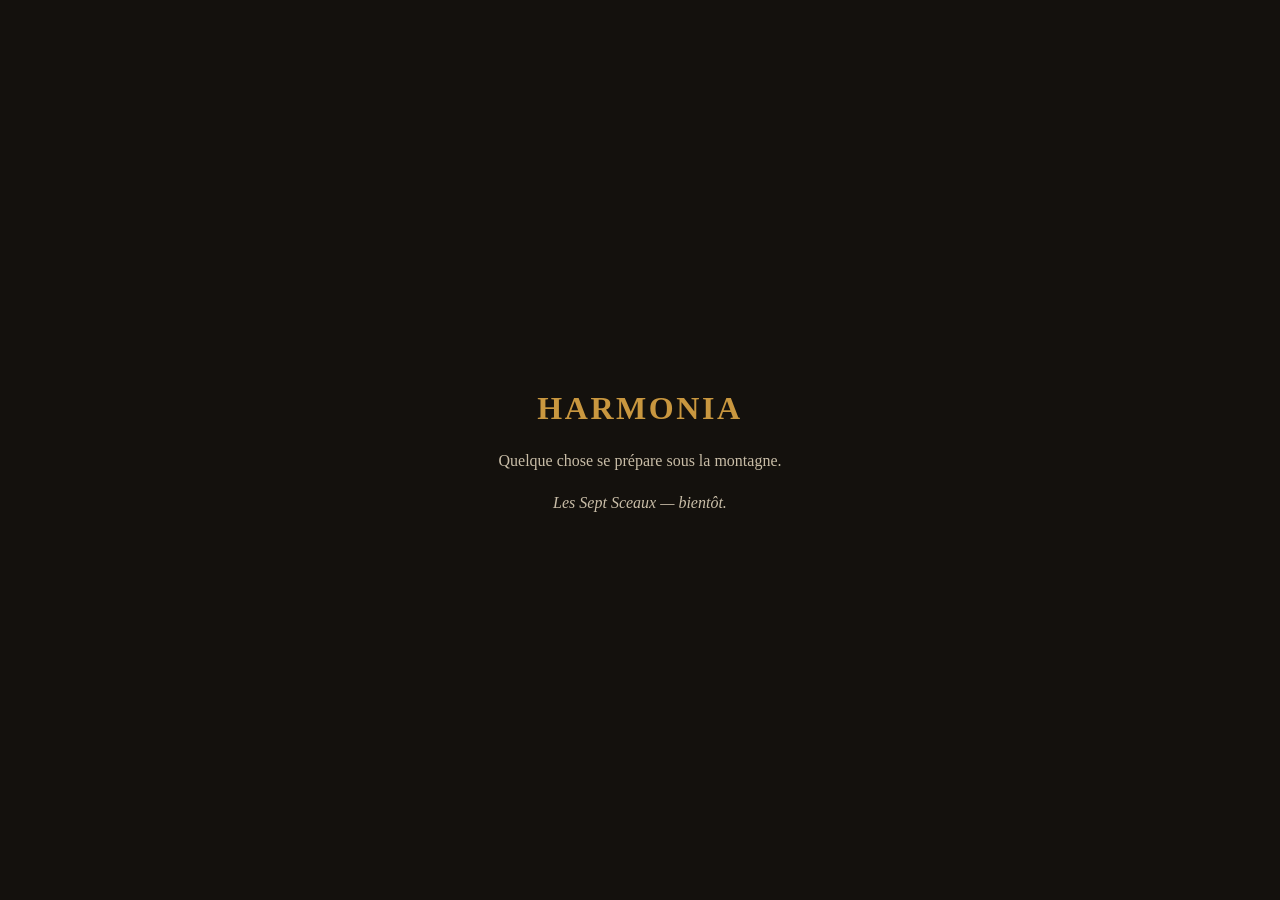
==== index.html @ c6a7eb7f "Création du dépôt des mini-jeux Harmonia Co-Authored-By: Claude Opus 5.5 <noreply@anthropic.com>" ====
<!doctype html>
<html lang="fr">
<head>
<meta charset="utf-8">
<meta name="viewport" content="width=device-width, initial-scale=1">
<title>Harmonia — Jeux</title>
<style>
  :root { --bg:#14110d; --fg:#e9dcc3; --accent:#c9973f; }
  body { margin:0; min-height:100vh; display:grid; place-items:center; background:var(--bg); color:var(--fg); font-family:Georgia, serif; padding:16px; box-sizing:border-box; }
  main { max-width:32rem; text-align:center; }
  h1 { color:var(--accent); letter-spacing:.08em; }
  p { line-height:1.6; opacity:.85; }
</style>
</head>
<body>
<main>
  <h1>HARMONIA</h1>
  <p>Quelque chose se prépare sous la montagne.</p>
  <p><em>Les Sept Sceaux — bientôt.</em></p>
</main>
</body>
</html>
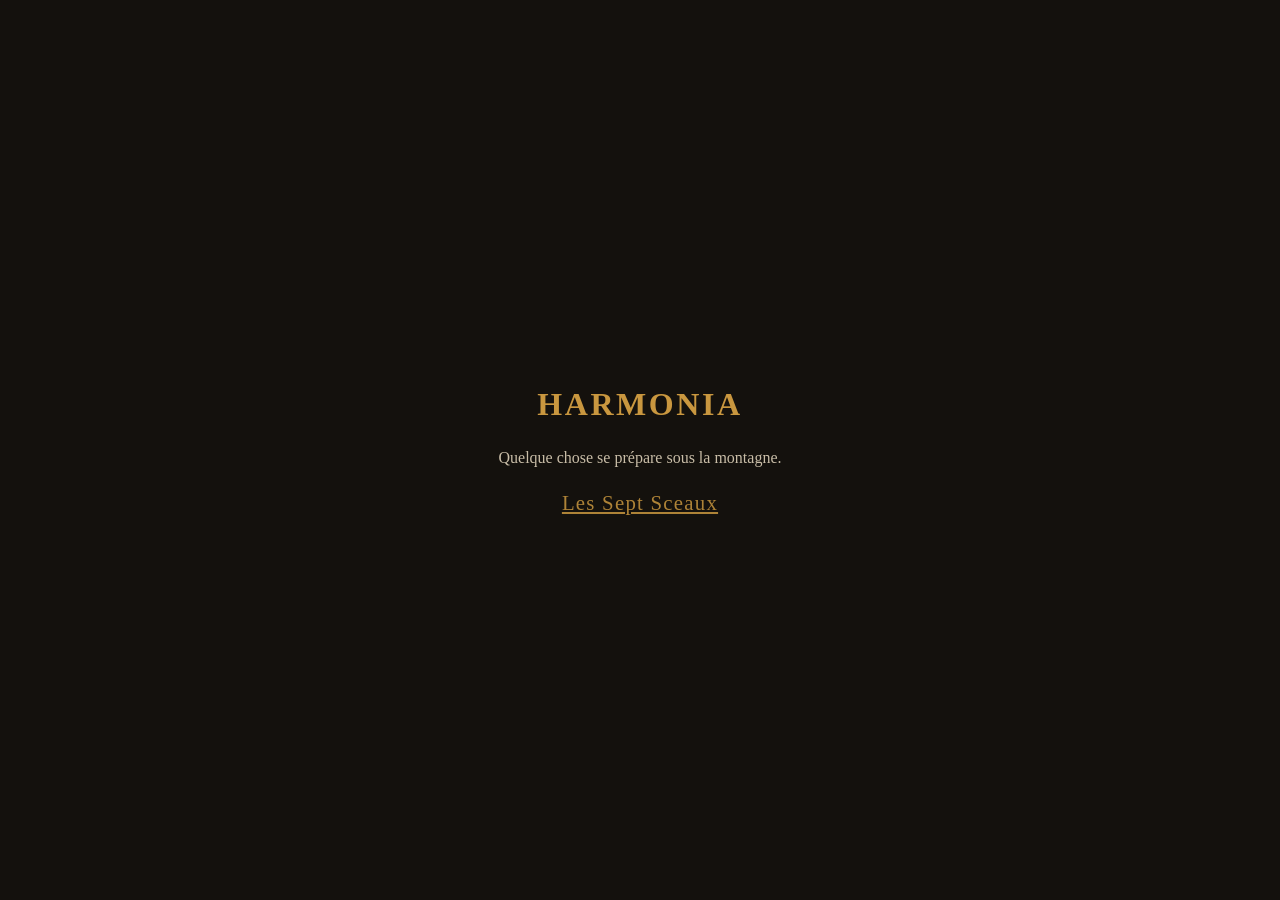
==== commit 7b71344b: "Les Sept Sceaux : moteur, sceau I (Cadran des Rois) et sceau II (Engrenages) Codes personnels (empre" ====
--- a/index.html
+++ b/index.html
@@ -10,13 +10,14 @@
   main { max-width:32rem; text-align:center; }
   h1 { color:var(--accent); letter-spacing:.08em; }
   p { line-height:1.6; opacity:.85; }
+  a { color:var(--accent); font-family:Georgia, serif; font-size:1.3rem; letter-spacing:.06em; }
 </style>
 </head>
 <body>
 <main>
   <h1>HARMONIA</h1>
   <p>Quelque chose se prépare sous la montagne.</p>
-  <p><em>Les Sept Sceaux — bientôt.</em></p>
+  <p><a href="sept-sceaux/">Les Sept Sceaux</a></p>
 </main>
 </body>
 </html>
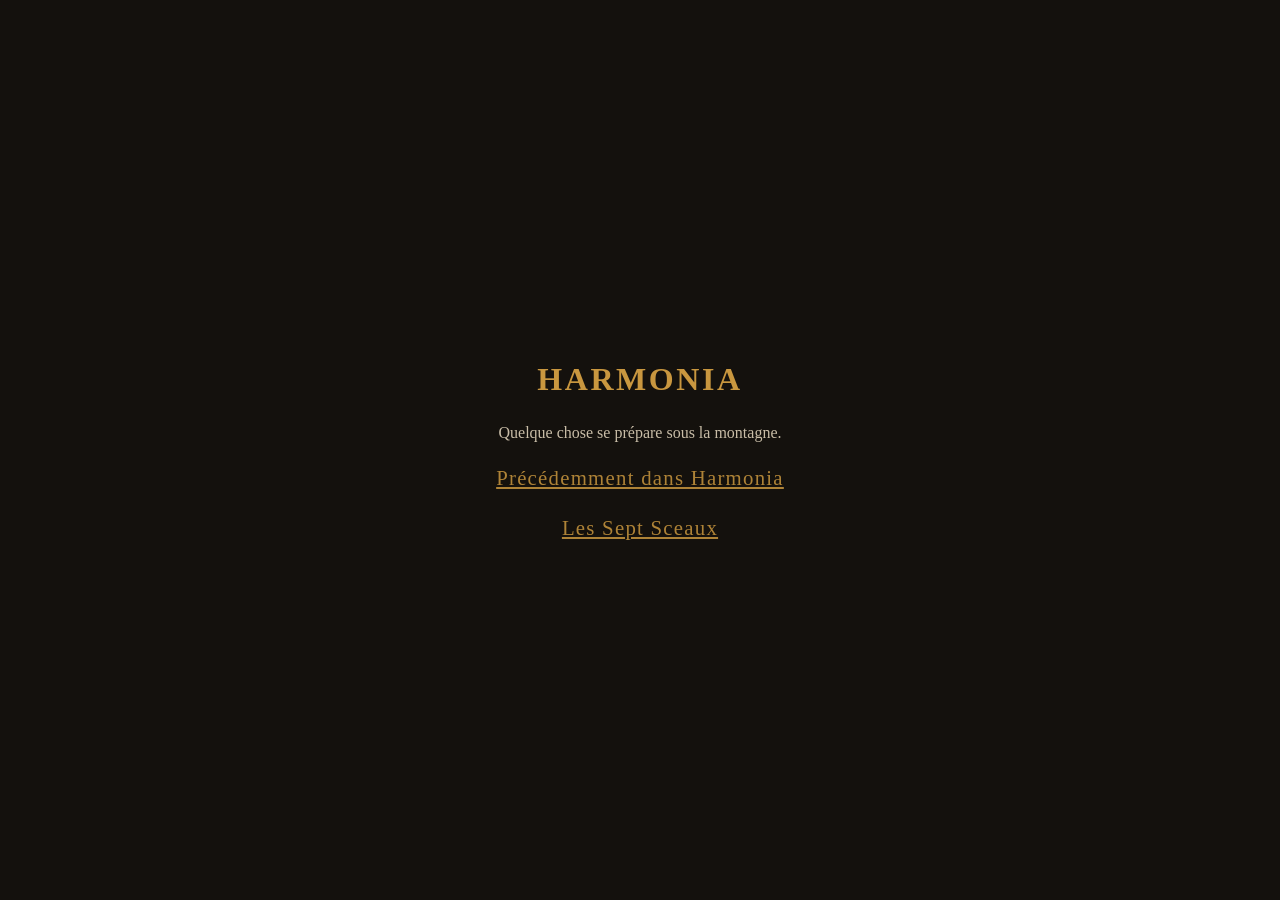
==== commit 4eea0a20: "Précédemment dans Harmonia : récap animé de la saison 1, lien sur l'accueil Co-Authored-By: Claude O" ====
--- a/index.html
+++ b/index.html
@@ -17,6 +17,7 @@
 <main>
   <h1>HARMONIA</h1>
   <p>Quelque chose se prépare sous la montagne.</p>
+  <p><a href="recap/">Précédemment dans Harmonia</a></p>
   <p><a href="sept-sceaux/">Les Sept Sceaux</a></p>
 </main>
 </body>
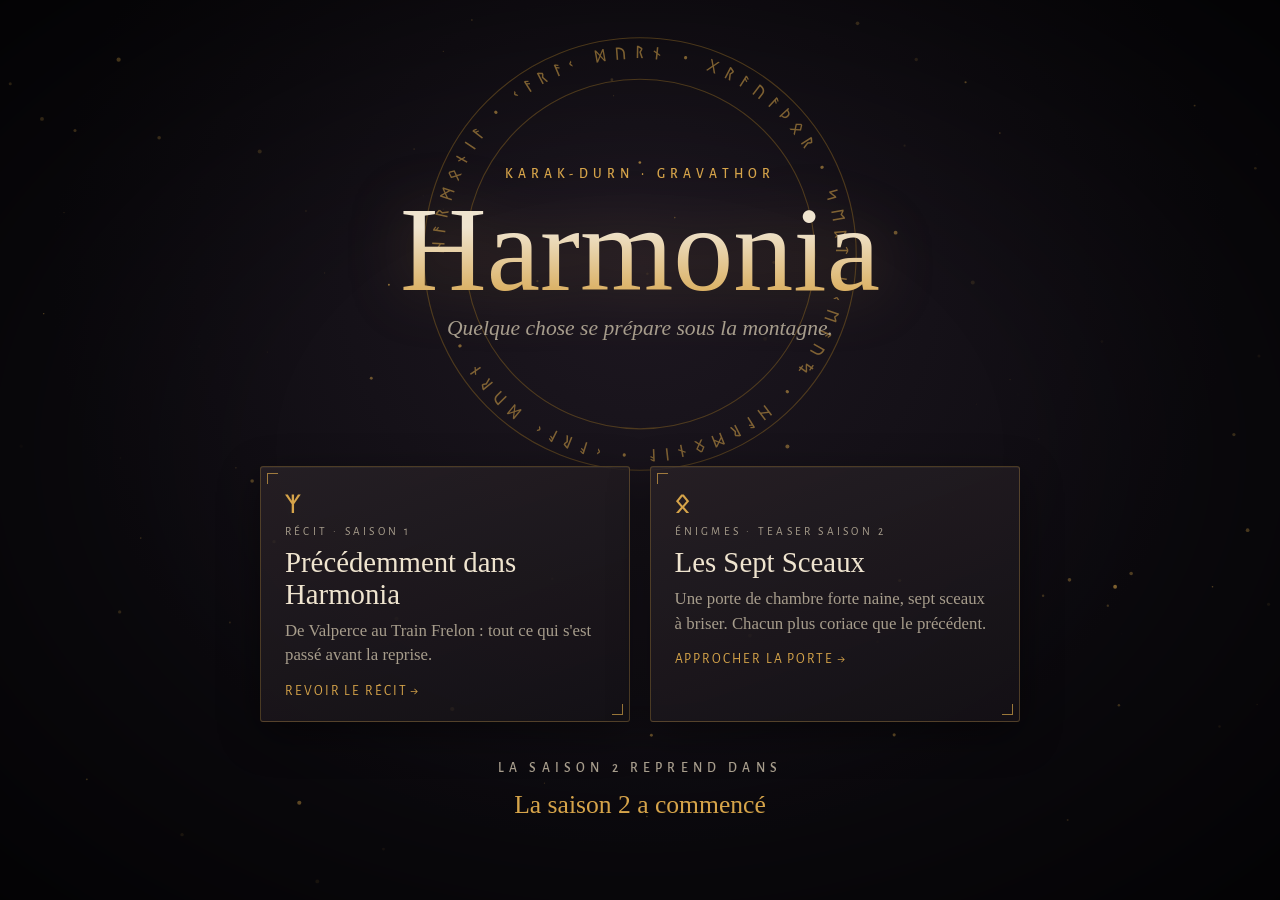
==== commit 768af1b1: "Accueil du site : anneau de runes, braises, deux portes et compte à rebours de la saison 2 Co-Author" ====
--- a/index.html
+++ b/index.html
@@ -2,23 +2,206 @@
 <html lang="fr">
 <head>
 <meta charset="utf-8">
-<meta name="viewport" content="width=device-width, initial-scale=1">
+<meta name="viewport" content="width=device-width, initial-scale=1, viewport-fit=cover">
 <title>Harmonia — Jeux</title>
+<link rel="preconnect" href="https://fonts.googleapis.com">
+<link rel="preconnect" href="https://fonts.gstatic.com" crossorigin>
+<link rel="stylesheet" href="https://fonts.googleapis.com/css2?family=IM+Fell+English:ital@0;1&family=IM+Fell+English+SC&family=Alegreya+Sans:wght@400;500&family=Noto+Sans+Runic&display=swap">
 <style>
-  :root { --bg:#14110d; --fg:#e9dcc3; --accent:#c9973f; }
-  body { margin:0; min-height:100vh; display:grid; place-items:center; background:var(--bg); color:var(--fg); font-family:Georgia, serif; padding:16px; box-sizing:border-box; }
-  main { max-width:32rem; text-align:center; }
-  h1 { color:var(--accent); letter-spacing:.08em; }
-  p { line-height:1.6; opacity:.85; }
-  a { color:var(--accent); font-family:Georgia, serif; font-size:1.3rem; letter-spacing:.06em; }
+/* Mise en page : le seuil d'une porte naine. Un anneau de runes qui tourne derrière le titre, deux portes à pousser, le temps qui reste. */
+:root {
+  --nuit: #0d0b10;
+  --pierre: #17141a;
+  --parchemin: #efe4cf;
+  --cendre: #a79d8c;
+  --laiton: #d6a44a;
+  --laiton-sombre: #7a5a22;
+  --f-titre: "IM Fell English SC", "IM Fell English", Georgia, serif;
+  --f-recit: "IM Fell English", Georgia, serif;
+  --f-ui: "Alegreya Sans", "Segoe UI", system-ui, sans-serif;
+  --f-rune: "Noto Sans Runic", "Segoe UI Historic", serif;
+  color-scheme: dark;
+}
+* { box-sizing: border-box; }
+html, body { min-height: 100%; }
+body {
+  margin: 0;
+  background: radial-gradient(ellipse at 50% 30%, #1d1720 0%, var(--nuit) 65%) fixed, var(--nuit);
+  color: var(--parchemin);
+  font-family: var(--f-recit);
+  overflow-x: hidden;
+}
+#toile { position: fixed; inset: 0; width: 100%; height: 100%; display: block; pointer-events: none; }
+.vignette { position: fixed; inset: 0; pointer-events: none; background: radial-gradient(ellipse at center, transparent 40%, rgba(0,0,0,.7) 100%); }
+
+main {
+  position: relative;
+  min-height: 100vh; min-height: 100dvh;
+  display: flex; flex-direction: column; align-items: center; justify-content: center;
+  gap: 2.4rem;
+  padding: calc(env(safe-area-inset-top, 0px) + 3rem) 16px calc(env(safe-area-inset-bottom, 0px) + 3rem);
+  text-align: center;
+}
+
+/* En-tête : anneau de runes + titre */
+.sceau { position: relative; display: grid; place-items: center; width: min(560px, 92vw); aspect-ratio: 1 / .62; }
+.anneau {
+  position: absolute; left: 50%; top: 50%;
+  width: min(460px, 86vw); aspect-ratio: 1; translate: -50% -50%;
+  animation: tourne 120s linear infinite;
+  opacity: .55;
+}
+.anneau text { font-family: var(--f-rune); font-size: 15px; letter-spacing: 7px; fill: var(--laiton); }
+.anneau circle { fill: none; stroke: var(--laiton-sombre); stroke-width: 1; }
+@keyframes tourne { to { rotate: 360deg; } }
+.titre { position: relative; display: flex; flex-direction: column; align-items: center; gap: .6rem; }
+.lieu { font-family: var(--f-ui); font-weight: 500; font-size: clamp(.7rem, 1.8vw, .85rem); letter-spacing: .38em; text-transform: uppercase; color: var(--laiton); }
+h1 {
+  margin: 0; font-family: var(--f-titre); font-weight: 400;
+  font-size: clamp(3.2rem, 13vw, 7.5rem); line-height: .95;
+  background: linear-gradient(180deg, var(--parchemin) 30%, var(--laiton));
+  -webkit-background-clip: text; background-clip: text; color: transparent;
+  filter: drop-shadow(0 0 30px rgba(214,164,74,.25));
+}
+.accroche { margin: 0; font-style: italic; color: var(--cendre); font-size: clamp(1.05rem, 2.6vw, 1.35rem); }
+
+/* Les deux portes */
+.portes { display: grid; grid-template-columns: repeat(2, minmax(0, 1fr)); gap: 1.2rem; width: min(760px, 100%); }
+@media (max-width: 620px) { .portes { grid-template-columns: 1fr; } }
+.porte {
+  position: relative; display: flex; flex-direction: column; gap: .55rem; align-items: flex-start; text-align: left;
+  padding: 1.5rem 1.5rem 1.3rem;
+  background: linear-gradient(160deg, rgba(40,33,38,.85), rgba(20,17,22,.9));
+  border: 1px solid rgba(214,164,74,.28); border-radius: 3px;
+  color: var(--parchemin); text-decoration: none;
+  box-shadow: inset 0 1px 0 rgba(239,228,207,.05), 0 12px 40px rgba(0,0,0,.45);
+  transition: border-color .3s ease, transform .3s ease, box-shadow .3s ease;
+}
+.porte::before, .porte::after {
+  content: ""; position: absolute; width: 10px; height: 10px; border: 1px solid var(--laiton); opacity: .7;
+}
+.porte::before { top: 6px; left: 6px; border-right: 0; border-bottom: 0; }
+.porte::after { bottom: 6px; right: 6px; border-left: 0; border-top: 0; }
+.porte:hover, .porte:focus-visible {
+  border-color: var(--laiton); transform: translateY(-3px);
+  box-shadow: inset 0 1px 0 rgba(239,228,207,.08), 0 16px 50px rgba(0,0,0,.5), 0 0 40px rgba(214,164,74,.14);
+}
+.porte:focus-visible { outline: 2px solid var(--parchemin); outline-offset: 4px; }
+.porte .rune { font-family: var(--f-rune); font-size: 1.6rem; color: var(--laiton); line-height: 1; }
+.porte .genre { font-family: var(--f-ui); font-size: .72rem; letter-spacing: .28em; text-transform: uppercase; color: var(--cendre); }
+.porte h2 { margin: 0; font-family: var(--f-titre); font-weight: 400; font-size: clamp(1.45rem, 3.4vw, 1.8rem); line-height: 1.1; }
+.porte p { margin: 0; color: var(--cendre); font-size: 1.05rem; line-height: 1.45; }
+.porte .entrer { margin-top: .4rem; font-family: var(--f-ui); font-size: .85rem; letter-spacing: .14em; text-transform: uppercase; color: var(--laiton); }
+.porte .entrer::after { content: " →"; transition: margin .3s ease; }
+.porte:hover .entrer::after { margin-left: .35rem; }
+
+/* Compte à rebours */
+.reprise { display: flex; flex-direction: column; align-items: center; gap: .8rem; }
+.reprise .lieu { color: var(--cendre); }
+.decompte { display: flex; gap: clamp(.9rem, 4vw, 2.2rem); }
+.decompte div { display: flex; flex-direction: column; align-items: center; gap: .3rem; min-width: 3rem; }
+.decompte b { font-family: var(--f-titre); font-weight: 400; color: var(--laiton); font-size: clamp(1.9rem, 6vw, 3rem); line-height: 1; font-variant-numeric: tabular-nums; }
+.decompte span { font-family: var(--f-ui); font-size: .68rem; letter-spacing: .26em; text-transform: uppercase; color: var(--cendre); }
+.decompte.fini { font-family: var(--f-titre); font-size: 1.6rem; color: var(--laiton); }
+
+/* Entrée en scène */
+.monte { opacity: 0; transform: translateY(12px); animation: monte 1.2s cubic-bezier(.2,.7,.2,1) forwards; animation-delay: var(--d, 0s); }
+@keyframes monte { to { opacity: 1; transform: none; } }
+@media (prefers-reduced-motion: reduce) {
+  .monte { animation: none; opacity: 1; transform: none; }
+  .anneau { animation: none; }
+}
 </style>
 </head>
 <body>
+<canvas id="toile" aria-hidden="true"></canvas>
+<div class="vignette"></div>
+
 <main>
-  <h1>HARMONIA</h1>
-  <p>Quelque chose se prépare sous la montagne.</p>
-  <p><a href="recap/">Précédemment dans Harmonia</a></p>
-  <p><a href="sept-sceaux/">Les Sept Sceaux</a></p>
+  <header class="sceau">
+    <svg class="anneau" viewBox="0 0 400 400" aria-hidden="true">
+      <defs><path id="cercle" d="M200,200 m-170,0 a170,170 0 1,1 340,0 a170,170 0 1,1 -340,0"/></defs>
+      <circle cx="200" cy="200" r="188"/>
+      <circle cx="200" cy="200" r="152"/>
+      <text><textPath href="#cercle">ᚺᚨᚱᛗᛟᚾᛁᚨ ᛫ ᚲᚨᚱᚨᚲ ᛞᚢᚱᚾ ᛫ ᚷᚱᚨᚢᚨᚦᛟᚱ ᛫ ᛋᛖᛈᛏ ᛋᚲᛖᚨᚢᛪ ᛫ ᚺᚨᚱᛗᛟᚾᛁᚨ ᛫ ᚲᚨᚱᚨᚲ ᛞᚢᚱᚾ ᛫</textPath></text>
+    </svg>
+    <div class="titre">
+      <div class="lieu monte" style="--d:.1s">Karak-Durn · Gravathor</div>
+      <h1 class="monte" style="--d:.35s">Harmonia</h1>
+      <p class="accroche monte" style="--d:.8s">Quelque chose se prépare sous la montagne.</p>
+    </div>
+  </header>
+
+  <nav class="portes" aria-label="Les jeux">
+    <a class="porte monte" style="--d:1.1s" href="recap/">
+      <span class="rune" aria-hidden="true">ᛉ</span>
+      <span class="genre">Récit · Saison 1</span>
+      <h2>Précédemment dans Harmonia</h2>
+      <p>De Valperce au Train Frelon : tout ce qui s'est passé avant la reprise.</p>
+      <span class="entrer">Revoir le récit</span>
+    </a>
+    <a class="porte monte" style="--d:1.3s" href="sept-sceaux/">
+      <span class="rune" aria-hidden="true">ᛟ</span>
+      <span class="genre">Énigmes · Teaser saison 2</span>
+      <h2>Les Sept Sceaux</h2>
+      <p>Une porte de chambre forte naine, sept sceaux à briser. Chacun plus coriace que le précédent.</p>
+      <span class="entrer">Approcher la porte</span>
+    </a>
+  </nav>
+
+  <section class="reprise monte" style="--d:1.6s">
+    <div class="lieu">La saison 2 reprend dans</div>
+    <div class="decompte" id="decompte" role="timer" aria-label="Temps restant avant la saison 2">
+      <div><b id="dj">--</b><span>jours</span></div>
+      <div><b id="dh">--</b><span>heures</span></div>
+      <div><b id="dm">--</b><span>minutes</span></div>
+      <div><b id="ds">--</b><span>secondes</span></div>
+    </div>
+  </section>
 </main>
+
+<script>
+(() => {
+  // Compte à rebours : samedi 10/10/2026 à 23h59, heure de Paris (même échéance que les Profondeurs des Sept Sceaux)
+  const REPRISE = new Date('2026-10-10T23:59:00+02:00');
+  const boite = document.getElementById('decompte');
+  const deux = n => String(n).padStart(2, '0');
+  (function decompte() {
+    const reste = REPRISE - Date.now();
+    if (reste <= 0) { boite.classList.add('fini'); boite.textContent = 'La saison 2 a commencé'; return; }
+    const s = Math.floor(reste / 1000);
+    document.getElementById('dj').textContent = Math.floor(s / 86400);
+    document.getElementById('dh').textContent = deux(Math.floor(s / 3600) % 24);
+    document.getElementById('dm').textContent = deux(Math.floor(s / 60) % 60);
+    document.getElementById('ds').textContent = deux(s % 60);
+    setTimeout(decompte, 1000 - (Date.now() % 1000));
+  })();
+
+  // Braises qui montent
+  const cv = document.getElementById('toile'), cx = cv.getContext('2d');
+  const calme = matchMedia('(prefers-reduced-motion: reduce)').matches;
+  let W, H, dpr;
+  const taille = () => { dpr = Math.min(devicePixelRatio || 1, 2); W = cv.width = innerWidth * dpr; H = cv.height = innerHeight * dpr; };
+  addEventListener('resize', taille); taille();
+  const neuve = (p = {}) => Object.assign(p, { x: Math.random() * W, y: Math.random() * H, r: (Math.random() * 1.7 + .4) * dpr, v: Math.random() * .6 + .2, a: Math.random(), ph: Math.random() * 6.28 });
+  const parts = Array.from({ length: calme ? 30 : 110 }, () => neuve());
+  let t0 = 0;
+  function dessin(t) {
+    const dt = Math.min(50, t - t0) / 16.7; t0 = t;
+    cx.clearRect(0, 0, W, H);
+    const vit = calme ? .2 : 1;
+    for (const p of parts) {
+      p.ph += .02 * dt;
+      p.y -= p.v * 1.1 * dt * dpr * vit; p.x += Math.sin(p.ph) * .35 * dpr * vit;
+      if (p.y < -10) { neuve(p); p.y = H + 5; }
+      const c = .45 + .55 * Math.sin(p.ph * 1.7 + p.a * 6);
+      cx.fillStyle = `rgba(214,164,74,${(.2 + .6 * p.a) * c})`;
+      cx.beginPath(); cx.arc(p.x, p.y, p.r, 0, 6.283); cx.fill();
+    }
+    requestAnimationFrame(dessin);
+  }
+  requestAnimationFrame(dessin);
+})();
+</script>
 </body>
 </html>
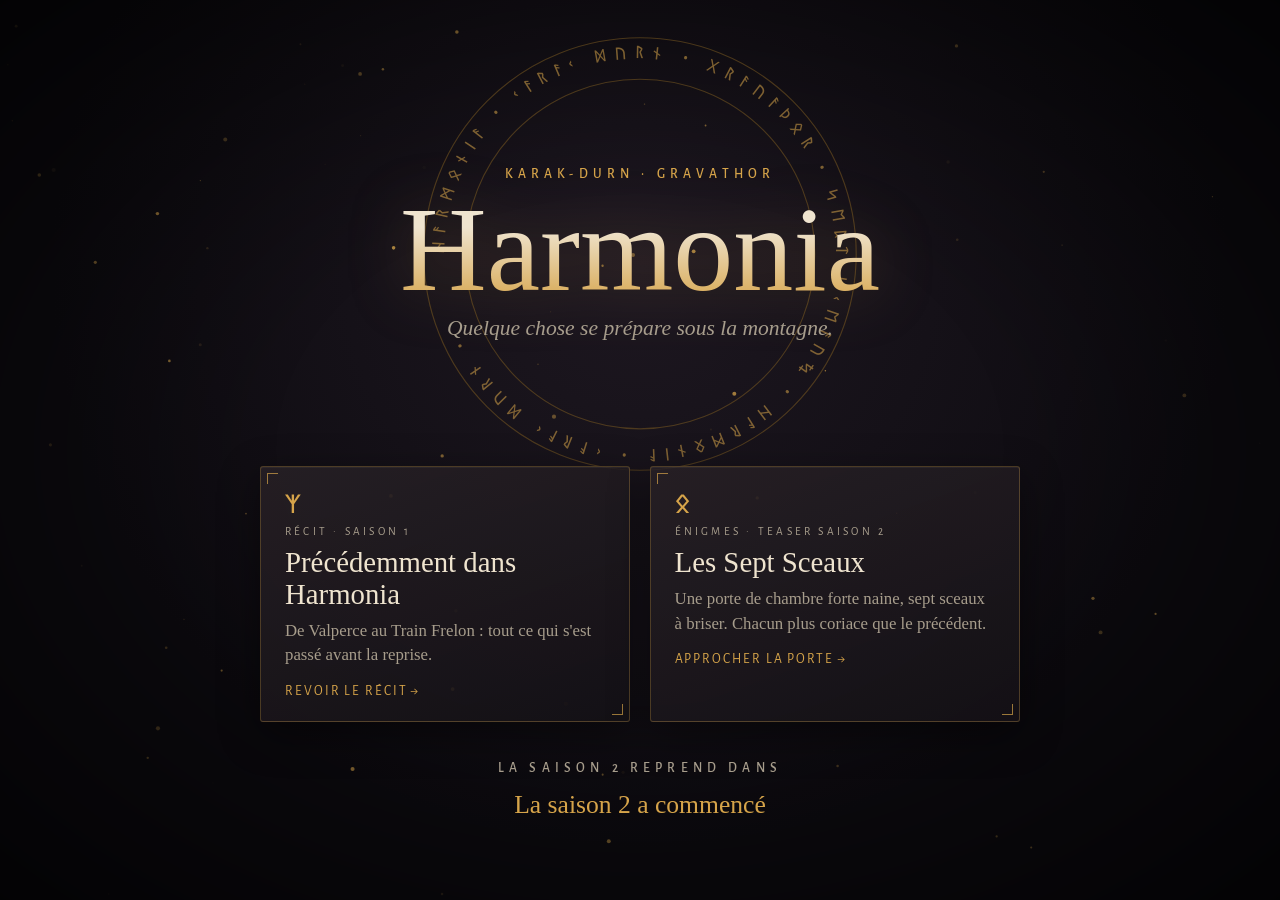
==== commit 150a9005: "Liens vers les fichiers index.html (fonctionnent aussi en local) Co-Authored-By: Claude Opus 5.5 <no" ====
--- a/index.html
+++ b/index.html
@@ -133,14 +133,14 @@
   </header>
 
   <nav class="portes" aria-label="Les jeux">
-    <a class="porte monte" style="--d:1.1s" href="recap/">
+    <a class="porte monte" style="--d:1.1s" href="recap/index.html">
       <span class="rune" aria-hidden="true">ᛉ</span>
       <span class="genre">Récit · Saison 1</span>
       <h2>Précédemment dans Harmonia</h2>
       <p>De Valperce au Train Frelon : tout ce qui s'est passé avant la reprise.</p>
       <span class="entrer">Revoir le récit</span>
     </a>
-    <a class="porte monte" style="--d:1.3s" href="sept-sceaux/">
+    <a class="porte monte" style="--d:1.3s" href="sept-sceaux/index.html">
       <span class="rune" aria-hidden="true">ᛟ</span>
       <span class="genre">Énigmes · Teaser saison 2</span>
       <h2>Les Sept Sceaux</h2>
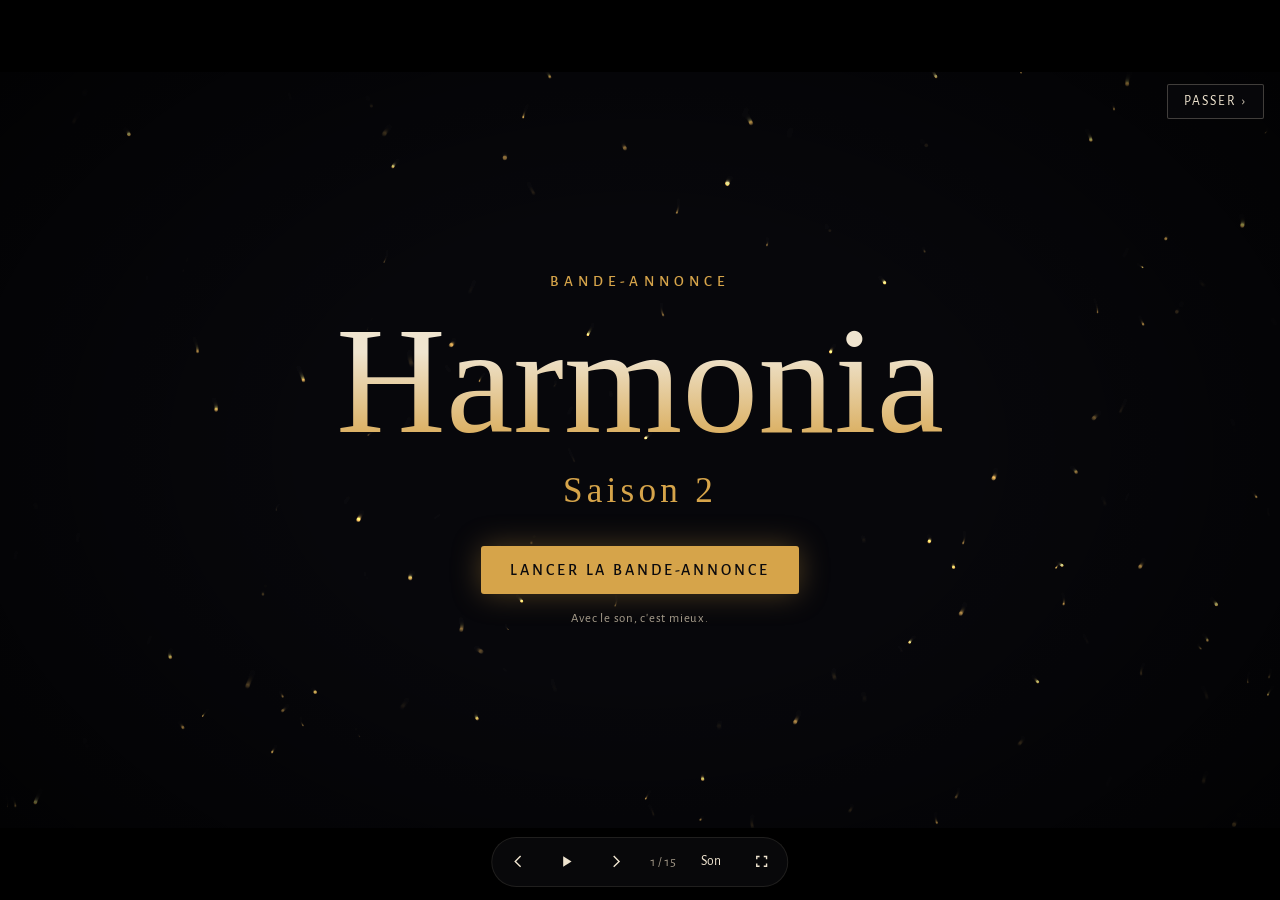
==== commit 241e87b8: "Bande-annonce de la saison 2 : obligatoire à l'arrivée (cookie versionné), bouton Passer, 3e porte s" ====
--- a/index.html
+++ b/index.html
@@ -4,6 +4,16 @@
 <meta charset="utf-8">
 <meta name="viewport" content="width=device-width, initial-scale=1, viewport-fit=cover">
 <title>Harmonia — Jeux</title>
+<script>
+  // Bande-annonce obligatoire : tant que le joueur n'a pas vu CETTE version, l'accueil l'y envoie.
+  // Changer VERSION_TEASER (et VERSION dans teaser/index.html) la fait revoir à tout le monde.
+  (function () {
+    var VERSION_TEASER = 's2-v1';
+    var vue = (document.cookie.match(/(?:^|;\s*)harmonia_teaser=([^;]*)/) || [])[1];
+    if (vue !== VERSION_TEASER) { try { vue = localStorage.getItem('harmonia_teaser'); } catch (e) {} }
+    if (vue !== VERSION_TEASER) location.replace('teaser/index.html');
+  })();
+</script>
 <link rel="preconnect" href="https://fonts.googleapis.com">
 <link rel="preconnect" href="https://fonts.gstatic.com" crossorigin>
 <link rel="stylesheet" href="https://fonts.googleapis.com/css2?family=IM+Fell+English:ital@0;1&family=IM+Fell+English+SC&family=Alegreya+Sans:wght@400;500&family=Noto+Sans+Runic&display=swap">
@@ -66,8 +76,8 @@
 .accroche { margin: 0; font-style: italic; color: var(--cendre); font-size: clamp(1.05rem, 2.6vw, 1.35rem); }
 
 /* Les deux portes */
-.portes { display: grid; grid-template-columns: repeat(2, minmax(0, 1fr)); gap: 1.2rem; width: min(760px, 100%); }
-@media (max-width: 620px) { .portes { grid-template-columns: 1fr; } }
+.portes { display: grid; grid-template-columns: repeat(3, minmax(0, 1fr)); gap: 1.2rem; width: min(1040px, 100%); }
+@media (max-width: 900px) { .portes { grid-template-columns: 1fr; width: min(520px, 100%); } }
 .porte {
   position: relative; display: flex; flex-direction: column; gap: .55rem; align-items: flex-start; text-align: left;
   padding: 1.5rem 1.5rem 1.3rem;
@@ -147,9 +157,16 @@
       <p>Une porte de chambre forte naine, sept sceaux à briser. Chacun plus coriace que le précédent.</p>
       <span class="entrer">Approcher la porte</span>
     </a>
+    <a class="porte monte" style="--d:1.5s" href="teaser/index.html">
+      <span class="rune" aria-hidden="true">ᚷ</span>
+      <span class="genre">Bande-annonce · Saison 2</span>
+      <h2>Gravathor</h2>
+      <p>Le Train Frelon entre en gare. Les portes vont se fermer.</p>
+      <span class="entrer">Revoir la bande-annonce</span>
+    </a>
   </nav>
 
-  <section class="reprise monte" style="--d:1.6s">
+  <section class="reprise monte" style="--d:1.8s">
     <div class="lieu">La saison 2 reprend dans</div>
     <div class="decompte" id="decompte" role="timer" aria-label="Temps restant avant la saison 2">
       <div><b id="dj">--</b><span>jours</span></div>
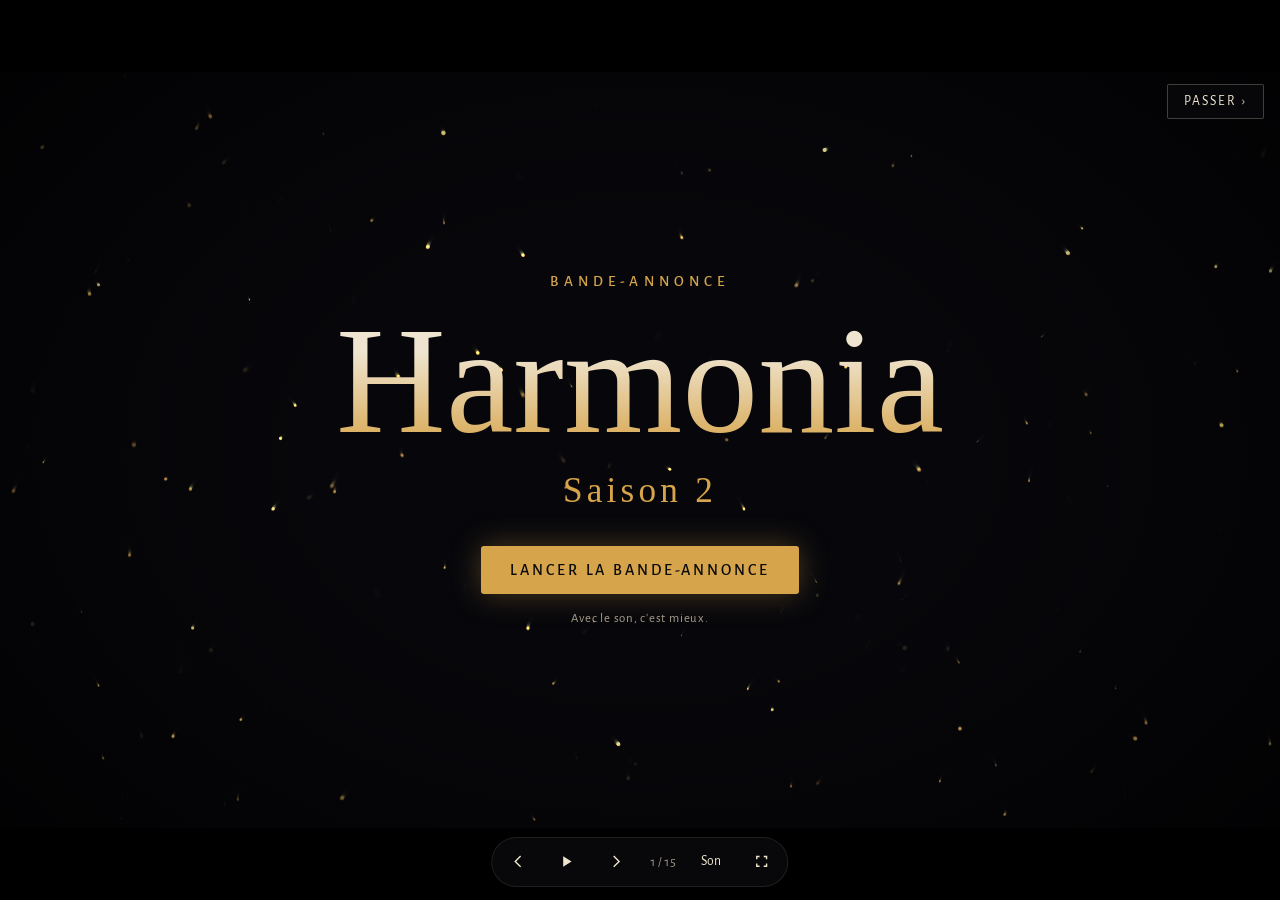
==== commit 54bbc38c: "Accueil : anneau de runes chiffré (fausse piste) ; Chambres Fortes : la table runique en trésor Co-A" ====
--- a/index.html
+++ b/index.html
@@ -61,7 +61,7 @@
   animation: tourne 120s linear infinite;
   opacity: .55;
 }
-.anneau text { font-family: var(--f-rune); font-size: 15px; letter-spacing: 7px; fill: var(--laiton); }
+.anneau text { font-family: var(--f-rune); font-size: 15px; fill: var(--laiton); }
 .anneau circle { fill: none; stroke: var(--laiton-sombre); stroke-width: 1; }
 @keyframes tourne { to { rotate: 360deg; } }
 .titre { position: relative; display: flex; flex-direction: column; align-items: center; gap: .6rem; }
@@ -133,7 +133,8 @@
       <defs><path id="cercle" d="M200,200 m-170,0 a170,170 0 1,1 340,0 a170,170 0 1,1 -340,0"/></defs>
       <circle cx="200" cy="200" r="188"/>
       <circle cx="200" cy="200" r="152"/>
-      <text><textPath href="#cercle">ᚺᚨᚱᛗᛟᚾᛁᚨ ᛫ ᚲᚨᚱᚨᚲ ᛞᚢᚱᚾ ᛫ ᚷᚱᚨᚢᚨᚦᛟᚱ ᛫ ᛋᛖᛈᛏ ᛋᚲᛖᚨᚢᛪ ᛫ ᚺᚨᚱᛗᛟᚾᛁᚨ ᛫ ᚲᚨᚱᚨᚲ ᛞᚢᚱᚾ ᛫</textPath></text>
+      <!-- Alphabet runique propre au site : la table se trouve ailleurs sur le site. -->
+      <text><textPath href="#cercle" textLength="1060" lengthAdjust="spacing">ᚦᛂ ᛫ ᛅᚫᛅ ᛫ ᛦᛣ ᛫ ᛅᚾ ᛫ ᛩ ᛫ ᚬᛦᚦᛅ ᛫ ᛦᛜᛦ ᛭ ᛁᛑᚱᛌᛣ ᛫ ᚽᛂᛕᛣᛊ ᛫ ᚿᛂᛁᛈᛡᚬ ᛫ ᛅᚬᚬᛂᛊ ᛫ ᛡᚬᛜᚿᛟᛅ ᛫ ᛅᛑᛈᛐ ᛫ ᛜᛟᛐ ᛫ ᛜᚽᛈᚱ ᛫ ᛌᛣᛈ ᛭</textPath></text>
     </svg>
     <div class="titre">
       <div class="lieu monte" style="--d:.1s">Karak-Durn · Gravathor</div>
